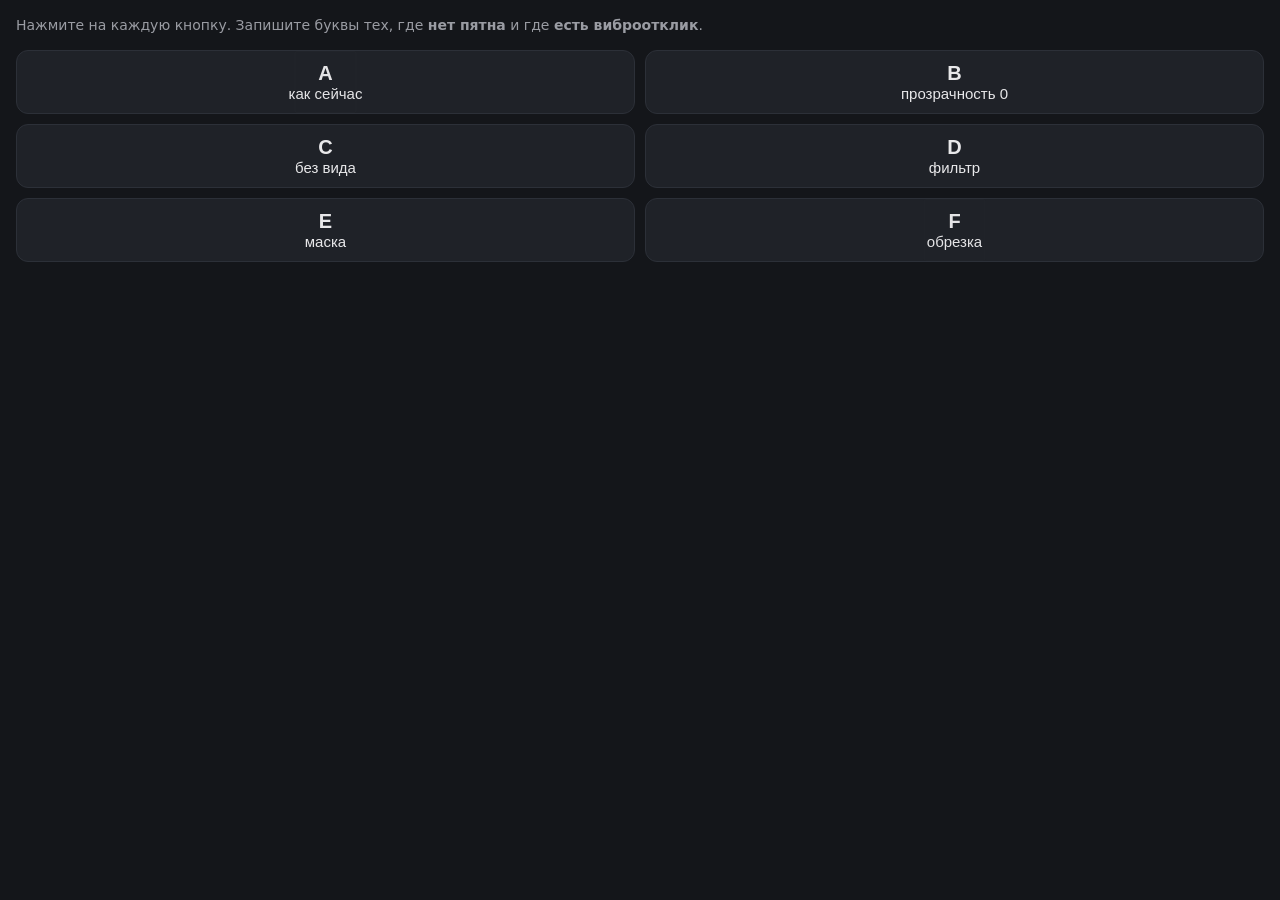
==== hz-test.html @ 2be3269f "Временная страница проверки виброотклика в iOS 27 (hz-test.html) Шесть способов спрятать системный п" ====
<!DOCTYPE html>
<html lang="ru">
<head>
<meta charset="utf-8">
<meta name="viewport" content="width=device-width, initial-scale=1, viewport-fit=cover">
<meta name="robots" content="noindex">
<title>Проверка виброотклика</title>
<!-- Временная страница: какой способ спрятать системный переключатель (виброотклик на iOS) не оставляет
     пятен в iOS 27 и при этом «тикает». После проверки удалить. -->
<style>
  :root { color-scheme: dark; }
  body { margin:0; padding:16px; background:#14161a; color:#e8e8ea; font:16px -apple-system, system-ui, sans-serif; }
  p { color:#9a9ca3; font-size:14px; margin:0 0 14px; line-height:1.4; }
  .grid { display:grid; grid-template-columns:1fr 1fr; gap:10px; }
  button { position:relative; height:64px; border:1px solid #2c3038; border-radius:12px; background:#1f2228; color:#e8e8ea; font-size:15px; padding:0 8px; }
  button b { display:block; font-size:20px; }
  .hz { position:absolute; inset:0; width:100%; height:100%; margin:0; padding:0; border-radius:inherit; outline:none; -webkit-tap-highlight-color:transparent; }
  .a .hz { opacity:.02; }
  .b .hz { opacity:0; }
  .c .hz { opacity:.02; -webkit-appearance:none; appearance:none; }
  .d .hz { filter:opacity(0); }
  .e .hz { opacity:.02; -webkit-mask-image:linear-gradient(transparent, transparent); mask-image:linear-gradient(transparent, transparent); }
  .f .hz { opacity:.02; transform:scale(1); clip-path:inset(0 round 12px); }
  #log { margin-top:14px; font-size:14px; color:#9a9ca3; min-height:20px; }
</style>
</head>
<body>
<p>Нажмите на каждую кнопку. Запишите буквы тех, где <b>нет пятна</b> и где <b>есть виброотклик</b>.</p>
<div class="grid">
  <button class="a"><b>A</b>как сейчас<input type="checkbox" switch class="hz" tabindex="-1" aria-hidden="true"></button>
  <button class="b"><b>B</b>прозрачность 0<input type="checkbox" switch class="hz" tabindex="-1" aria-hidden="true"></button>
  <button class="c"><b>C</b>без вида<input type="checkbox" switch class="hz" tabindex="-1" aria-hidden="true"></button>
  <button class="d"><b>D</b>фильтр<input type="checkbox" switch class="hz" tabindex="-1" aria-hidden="true"></button>
  <button class="e"><b>E</b>маска<input type="checkbox" switch class="hz" tabindex="-1" aria-hidden="true"></button>
  <button class="f"><b>F</b>обрезка<input type="checkbox" switch class="hz" tabindex="-1" aria-hidden="true"></button>
</div>
<div id="log"></div>
<script>
  // нажатие всплывает до кнопки, как на основной странице: показываем, что кнопка сработала
  document.querySelectorAll("button").forEach(function (b) {
    b.addEventListener("click", function () { document.getElementById("log").textContent = "Нажата " + b.querySelector("b").textContent; });
  });
</script>
</body>
</html>
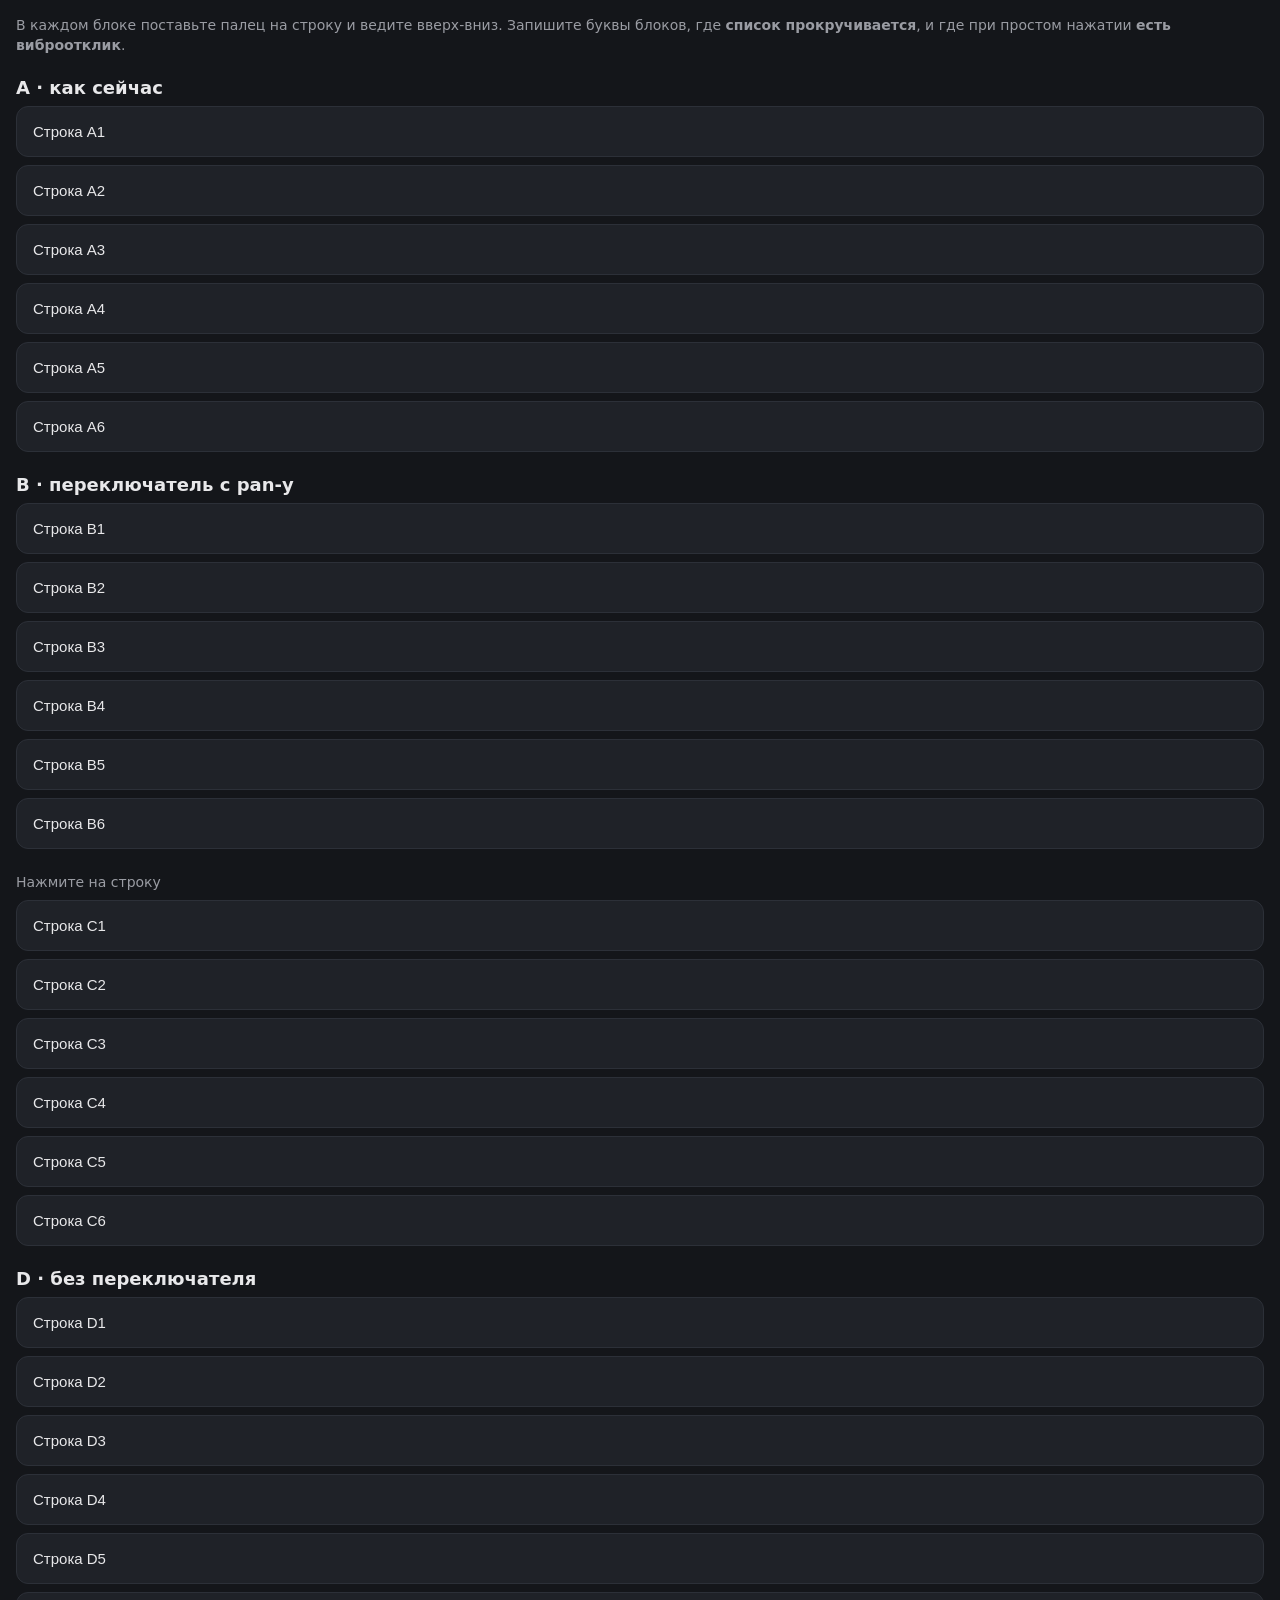
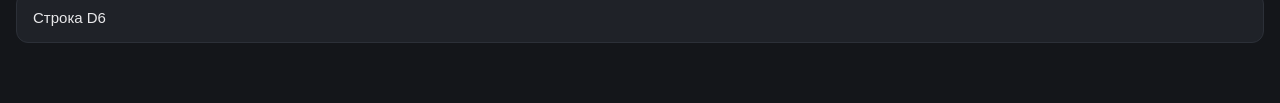
==== commit 22c9ff45: "Временная страница: прокрутка списка и невидимый переключатель (hz-test.html) Co-Authored-By: Claude" ====
--- a/hz-test.html
+++ b/hz-test.html
@@ -4,41 +4,43 @@
 <meta charset="utf-8">
 <meta name="viewport" content="width=device-width, initial-scale=1, viewport-fit=cover">
 <meta name="robots" content="noindex">
-<title>Проверка виброотклика</title>
-<!-- Временная страница: какой способ спрятать системный переключатель (виброотклик на iOS) не оставляет
-     пятен в iOS 27 и при этом «тикает». После проверки удалить. -->
+<title>Проверка прокрутки</title>
+<!-- Временная страница: мешает ли невидимый переключатель (виброотклик на iOS) прокручивать список,
+     если палец начинает движение на строке, и какая настройка это исправляет. После проверки удалить. -->
 <style>
   :root { color-scheme: dark; }
   body { margin:0; padding:16px; background:#14161a; color:#e8e8ea; font:16px -apple-system, system-ui, sans-serif; }
   p { color:#9a9ca3; font-size:14px; margin:0 0 14px; line-height:1.4; }
-  .grid { display:grid; grid-template-columns:1fr 1fr; gap:10px; }
-  button { position:relative; height:64px; border:1px solid #2c3038; border-radius:12px; background:#1f2228; color:#e8e8ea; font-size:15px; padding:0 8px; }
-  button b { display:block; font-size:20px; }
-  .hz { position:absolute; inset:0; width:100%; height:100%; margin:0; padding:0; border-radius:inherit; outline:none; -webkit-tap-highlight-color:transparent; }
-  .a .hz { opacity:.02; }
-  .b .hz { opacity:0; }
-  .c .hz { opacity:.02; -webkit-appearance:none; appearance:none; }
-  .d .hz { filter:opacity(0); }
-  .e .hz { opacity:.02; -webkit-mask-image:linear-gradient(transparent, transparent); mask-image:linear-gradient(transparent, transparent); }
-  .f .hz { opacity:.02; transform:scale(1); clip-path:inset(0 round 12px); }
-  #log { margin-top:14px; font-size:14px; color:#9a9ca3; min-height:20px; }
+  h2 { font-size:18px; font-weight:600; margin:22px 0 8px; }
+  .row { position:relative; display:block; width:100%; text-align:left; margin-bottom:8px; padding:16px; border:1px solid #2c3038; border-radius:12px; background:#1f2228; color:#e8e8ea; font-size:15px; touch-action:pan-y; }
+  .hz { position:absolute; inset:0; width:100%; height:100%; margin:0; padding:0; opacity:.02; -webkit-appearance:none; appearance:none; background:transparent; border:0; border-radius:inherit; outline:none; -webkit-tap-highlight-color:transparent; }
+  .b .hz { touch-action:pan-y; }
+  .c .hz { touch-action:auto; }
+  #log { position:sticky; bottom:0; padding:10px 0; background:#14161a; font-size:14px; color:#9a9ca3; }
 </style>
 </head>
 <body>
-<p>Нажмите на каждую кнопку. Запишите буквы тех, где <b>нет пятна</b> и где <b>есть виброотклик</b>.</p>
-<div class="grid">
-  <button class="a"><b>A</b>как сейчас<input type="checkbox" switch class="hz" tabindex="-1" aria-hidden="true"></button>
-  <button class="b"><b>B</b>прозрачность 0<input type="checkbox" switch class="hz" tabindex="-1" aria-hidden="true"></button>
-  <button class="c"><b>C</b>без вида<input type="checkbox" switch class="hz" tabindex="-1" aria-hidden="true"></button>
-  <button class="d"><b>D</b>фильтр<input type="checkbox" switch class="hz" tabindex="-1" aria-hidden="true"></button>
-  <button class="e"><b>E</b>маска<input type="checkbox" switch class="hz" tabindex="-1" aria-hidden="true"></button>
-  <button class="f"><b>F</b>обрезка<input type="checkbox" switch class="hz" tabindex="-1" aria-hidden="true"></button>
-</div>
-<div id="log"></div>
+<p>В каждом блоке поставьте палец на строку и ведите вверх-вниз. Запишите буквы блоков, где <b>список прокручивается</b>, и где при простом нажатии <b>есть виброотклик</b>.</p>
+<div id="lists"></div>
+<div id="log">Нажмите на строку</div>
 <script>
-  // нажатие всплывает до кнопки, как на основной странице: показываем, что кнопка сработала
-  document.querySelectorAll("button").forEach(function (b) {
-    b.addEventListener("click", function () { document.getElementById("log").textContent = "Нажата " + b.querySelector("b").textContent; });
+  var blocks = [
+    ["A", "как сейчас", true],
+    ["B", "переключатель с pan-y", true],
+    ["C", "переключатель с auto", true],
+    ["D", "без переключателя", false]
+  ];
+  var html = "";
+  blocks.forEach(function (b) {
+    html += '<h2>' + b[0] + ' · ' + b[1] + '</h2><div class="' + b[0].toLowerCase() + '">';
+    for (var i = 1; i <= 6; i++) html += '<button class="row">Строка ' + b[0] + i +
+      (b[2] ? '<input type="checkbox" switch class="hz" tabindex="-1" aria-hidden="true">' : '') + '</button>';
+    html += '</div>';
+  });
+  document.getElementById("lists").innerHTML = html;
+  document.addEventListener("click", function (e) {
+    var r = e.target.closest(".row");
+    if (r) document.getElementById("log").textContent = "Нажата " + r.textContent;
   });
 </script>
 </body>
